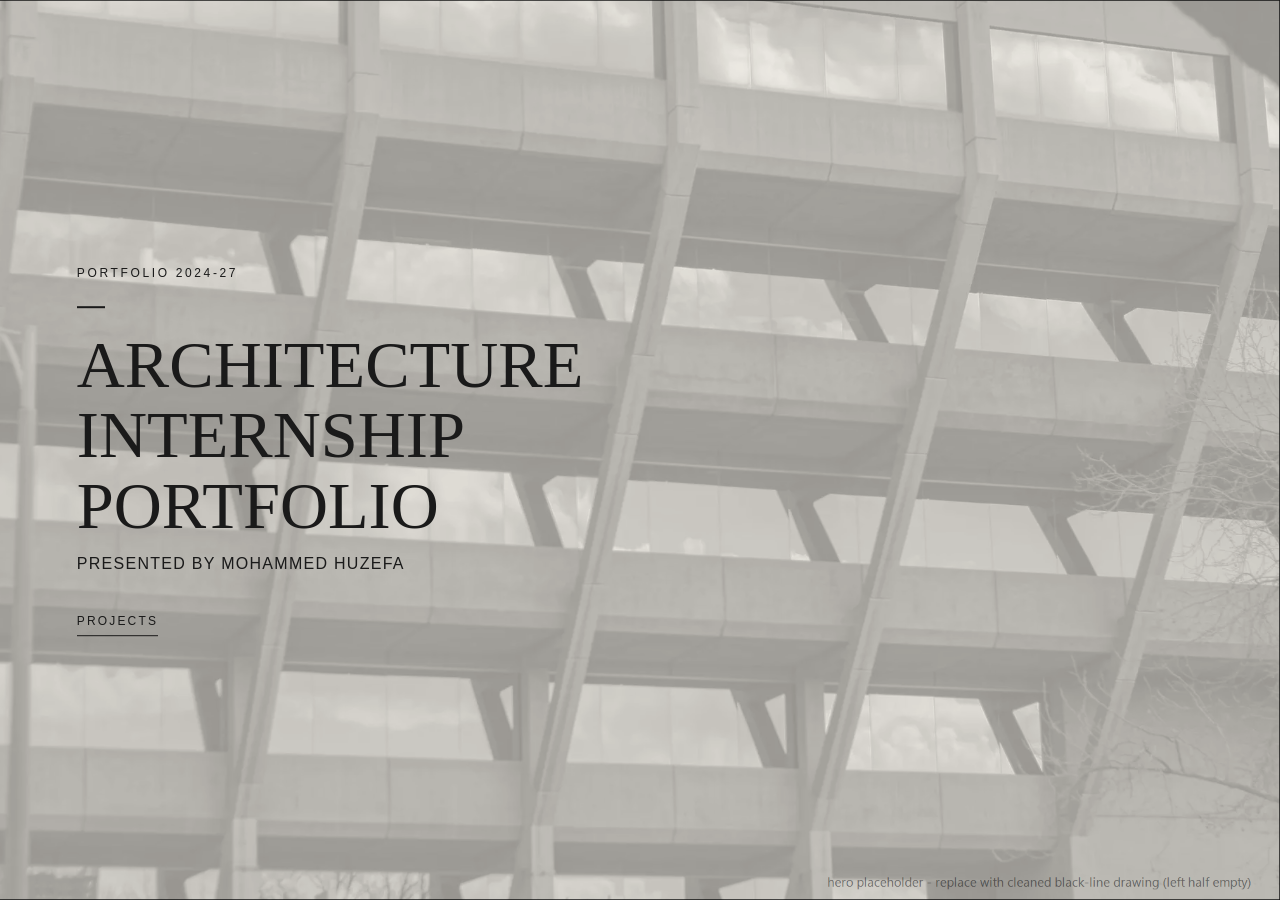
==== index.html @ 67c22e33 "backgrounds: cover kicker grey -> ink so every cover text is >= 4.5:1 at veil 0.6" ====
<!DOCTYPE html>
<!-- ============================================================
  COVER PAGE — marked DONE in PROJECT.md. Do not restyle later.
  WHAT YOU CAN EDIT SAFELY:
  - drop your real cover drawing as /images/cover/hero.png
  - the three text lines below (only if Mohammed asks)
  WHAT YOU MUST NOT DO: move the text away from the empty left
  half of the image, add animation, or change the design.
============================================================ -->
<html lang="en">
<head>
  <meta charset="UTF-8">
  <meta name="viewport" content="width=device-width, initial-scale=1">
  <title>Portfolio 2024-27 — Mohammed Huzefa</title>
  <meta name="description" content="Architecture portfolio of Mohammed Huzefa, 2024-27. Architecture internship portfolio.">
  <link rel="stylesheet" href="styles.css">
  <!-- Cover-only styles are kept here on purpose: they must not
       affect the project page template. -->
  <style>
    .cover {
      position: relative;
      min-height: 100vh;              /* full-bleed hero, no scrolling */
      min-height: 100svh;
      overflow: hidden;
    }
    /* The hero PNG: full-bleed, drawing sits visually in the right
       half. object-position keeps it anchored to the right edge on
       wide screens. Eager load — it is the whole page.
       mix-blend-mode: multiply lets the page's background image
       show through the drawing's off-white paper; the black lines
       multiply to black, so they stay black. The pseudo-element
       layers sit at negative z-index directly under this image in
       the root stacking context, so the blend target is them. */
    .cover img {
      position: absolute;
      inset: 0;
      width: 100%;
      height: 100%;
      object-fit: cover;
      object-position: center right;
      min-height: 100%;
      mix-blend-mode: multiply;
    }
    /* Text sits in the empty left half, mid-height. */
    .cover-text {
      position: absolute;
      top: 50%;
      left: 6vw;
      transform: translateY(-50%);
      max-width: 44%;
    }
    /* small caption above the title (uppercase, letter-spaced) */
    .cover-kicker {
      font-family: var(--font-body);
      font-size: 12px;
      letter-spacing: 0.22em;
      text-transform: uppercase;
      color: var(--ink);   /* was --grey: fails 4.5:1 over the background image; ink passes (2026-11-02) */
    }
    /* short 2px rule, echoes the approved cover */
    .cover-rule {
      width: 28px;
      height: 2px;
      background: var(--ink);
      margin: 22px 0;
      border: 0;
    }
    .cover h1 {
      font-family: var(--font-heading);
      font-weight: normal;
      font-size: clamp(34px, 5.2vw, 72px);
      line-height: 1.06;
      text-transform: uppercase;
      color: var(--ink);
    }
    .cover-sub {
      margin-top: 10px;
      font-family: var(--font-body);
      font-size: clamp(13px, 1.3vw, 16px);
      letter-spacing: 0.08em;
      text-transform: uppercase;
      color: var(--ink);
    }
    /* the one link onward: quiet underline, burgundy on hover */
    .cover-link {
      display: inline-block;
      margin-top: 34px;
      font-family: var(--font-body);
      font-size: 12px;
      letter-spacing: 0.18em;
      text-transform: uppercase;
      color: var(--ink);
      text-decoration: none;
      border-bottom: 1px solid var(--ink);
      padding-bottom: 3px;
      transition: color 0.2s ease, border-color 0.2s ease;
    }
    .cover-link:hover { color: var(--accent); border-bottom-color: var(--accent); }
    /* phone: single column, 16px side padding (PROJECT.md section 5) */
    @media (max-width: 719px) {
      .cover { min-height: 100svh; }
      .cover-text { top: auto; bottom: 12vh; left: 16px; right: 16px; max-width: none; transform: none; }
    }
  </style>
</head>
<body>
  <main class="cover">
    <!-- placeholder until the real PNG is dropped in (see ASSETS.md) -->
    <img src="images/cover/hero.png"
         alt="Black-line drawing of a cantilevered building volume with curved corner and glazing mullions on off-white">

    <div class="cover-text">
      <p class="cover-kicker">Portfolio 2024-27</p>
      <hr class="cover-rule">
      <h1>Architecture<br>Internship<br>Portfolio</h1>
      <p class="cover-sub">Presented by Mohammed Huzefa</p>
      <a class="cover-link" href="projects.html">Projects</a>
    </div>
  </main>
  <script src="backgrounds-config.js"></script><!-- background settings, must load first -->
  <script src="backgrounds.js" defer></script>
</body>
</html>
---- styles.css ----
/* ============================================================
   styles.css — one shared stylesheet for the whole site
   Design rules come from PROJECT.md section 5. Follow exactly.
   Colors/spacing are variables so you only edit them here.
   ============================================================ */

/* ---------- Design tokens (PROJECT.md section 5) ---------- */
:root {
  --bg:      #F5F3EF;   /* off-white background */
  --ink:     #1A1A1A;   /* near-black text and lines */
  --accent:  #7A1F2B;   /* burgundy — sparingly: labels, hover, thin rules */
  --grey:    #5E5E5E;   /* secondary grey — darkened from #8A8A8A on 2026-11-01
                           so every grey text passes AA (>=4.5:1) on cream */

  /* 1px hairline rules showing the grid */
  --rule: rgba(26, 26, 26, 0.18);
  --rule-soft: rgba(26, 26, 26, 0.09);

  /* Type: exactly two fonts (decided): Fraunces for headings, Inter for body.
     Both load from Google Fonts with display=swap in the three inner pages
     (the cover is DONE and untouched, it keeps these system fallbacks). */
  --font-heading: 'Fraunces', Georgia, 'Times New Roman', serif;
  --font-body: 'Inter', 'Segoe UI', Arial, sans-serif;

  /* Layout */
  --max-w: 1200px;           /* max content width */
  --side: 16px;              /* phone side padding (PROJECT.md) */
  --space-section: 96px;     /* section spacing on desktop */
}

@media (min-width: 720px) {
  :root { --side: 24px; }
}

* { margin: 0; padding: 0; box-sizing: border-box; }

/* smooth scrolling only for people who have not asked for reduced
   motion (audit fix: the view jump from e.g. footer"Credits" counts) */
@media (prefers-reduced-motion: no-preference) {
  html { scroll-behavior: smooth; }
}

body {
  font-family: var(--font-body);
  font-size: 16px;
  line-height: 1.65;
  color: var(--ink);
  background: var(--bg);
  -webkit-font-smoothing: antialiased;
}

img { max-width: 100%; display: block; }

/* ---------- Decorative page backgrounds (added 2026-11-01) ----------
   Fixed full-viewport pseudo-elements: never background-attachment:
   fixed (that janks and breaks on phones). backgrounds.js supplies
   the URLs and opacities from backgrounds.json; without JS these
   layers show nothing, so the pages stay exactly as designed.
   Cover: image full + flat off-white veil (text >= 4.5:1).
   Inner pages: 6-10% visibility, behind all content.             */
body::before {
  content: '';
  position: fixed;
  inset: 0;
  z-index: -2;                                  /* image, below the veil */
  background-image: var(--bg-image-phone, none);
  background-size: cover;
  background-position: center;
  opacity: var(--bg-opacity, 0.08);
  filter: grayscale(1);                         /* decorative = desaturated */
  pointer-events: none;
}
@media (min-width: 720px) {
  body::before { background-image: var(--bg-image, none); }
}
body::after {                                  /* flat veil: cover page only */
  content: '';
  position: fixed;
  inset: 0;
  z-index: -1;
  background: var(--bg);
  opacity: var(--bg-veil, 0);
  pointer-events: none;
}
/* backgrounds.json can allow one colored background (grayscale: false) */
body.bg-colorize::before { filter: none; }
/* data-saver visitors get the plain page */
@media (prefers-reduced-data: reduce) {
  body::before, body::after { display: none; }
}
@media print {
  body::before, body::after { display: none; }   /* never print decorations */
}

/* Content width ruler + the hairline "grid" feel */
.wrap {
  max-width: var(--max-w);
  margin: 0 auto;
  padding: 0 var(--side, 24px);
}
@media (max-width: 719px) {
  .wrap { padding: 0 var(--side); }   /* 16px side padding on phone */
}

/* ---------- Shared header / navigation ---------- */
/* Navigation is ONLY About / Projects / Contact (PROJECT.md section 4) */
.site-header {
  position: sticky;
  top: 0;
  background: var(--bg);
  border-bottom: 1px solid var(--rule);
  z-index: 10;
}
.site-header .wrap {
  display: flex;
  align-items: baseline;
  justify-content: space-between;
  padding-top: 14px;
  padding-bottom: 14px;
}
.brand {
  font-family: var(--font-heading);
  font-size: 15px;
  letter-spacing: 0.04em;
  text-decoration: none;
  color: var(--ink);
}
.brand span { color: var(--accent); }
.site-nav a {
  font-size: 12px;
  letter-spacing: 0.14em;
  text-transform: uppercase;
  text-decoration: none;
  color: var(--ink);
  margin-left: 20px;
  padding-bottom: 2px;
  border-bottom: 1px solid transparent;
}
.site-nav a:hover { border-bottom-color: var(--accent); color: var(--accent); }

/* ---------- Title block strip (Direction A "Drawing Sheet") ---------- */
/* Slim fixed strip at the bottom of every page EXCEPT the cover:
   page name | sheet code | scale + date. Hairline rule on top.
   The sheet code is filled by script.js from projects/index.json,
   so new projects get their code automatically.                 */
body.tb { padding-bottom: 72px; }   /* room so the strip never covers text */
.titleblock {
  position: fixed;
  left: 0; right: 0; bottom: 0;
  background: var(--bg);
  border-top: 1px solid var(--rule);
  z-index: 20;
}
.tb-row {
  display: flex;
  align-items: center;
  justify-content: space-between;
  gap: 16px;
  height: 44px;
  overflow: hidden;
}
.tb-name {
  font-family: var(--font-heading);
  font-size: 13px;
  letter-spacing: 0.04em;
  white-space: nowrap;
  overflow: hidden;
  text-overflow: ellipsis;      /* long titles shorten, never wrap */
}
.tb-code {
  font-size: 11px;
  letter-spacing: 0.18em;
  text-transform: uppercase;
  color: var(--accent);
  white-space: nowrap;
}
.tb-side {
  font-size: 11px;
  letter-spacing: 0.16em;
  text-transform: uppercase;
  color: var(--grey);
  white-space: nowrap;
}
@media (max-width: 719px) {
  body.tb { padding-bottom: 56px; }
  .tb-row { height: 40px; }            /* max 40px tall on the phone */
  .tb-side { display: none; }          /* phone: name + sheet code only */
  .tb-code { font-size: 10px; }
}

/* ---------- Small uppercase letter-spaced labels ---------- */
/* e.g. "PLAN", "SECTION", metadata keys */
.label {
  display: inline-block;
  font-size: 11px;
  letter-spacing: 0.18em;
  text-transform: uppercase;
  color: var(--accent);
}

/* ---------- Generic section rhythm ---------- */
.section { padding-top: var(--space-section); }
.section > .wrap > .label { margin-bottom: 6px; }
.section h2 {
  font-family: var(--font-heading);
  font-weight: normal;
  font-size: 30px;
  margin-bottom: 28px;
}
@media (max-width: 719px) {
  .section { padding-top: 64px; }
  .section h2 { font-size: 24px; }
}
/* thin rule that shows the grid */
.rule { border: 0; border-top: 1px solid var(--rule); margin: var(--space-section) auto 0; width: calc(min(var(--max-w), 100% - 48px)); }
@media (max-width: 719px) { .rule { width: calc(100% - 32px); } }

/* ---------- Text helpers ---------- */
p.measure { max-width: 62ch; }
.metadata { border-top: 1px solid var(--rule); }
.metadata div {
  display: flex;
  gap: 18px;
  padding: 10px 0;
  border-bottom: 1px solid var(--rule-soft);
}
.metadata dt {
  min-width: 110px;
  font-size: 11px;
  letter-spacing: 0.16em;
  text-transform: uppercase;
  color: var(--grey);
  padding-top: 3px;
}
.metadata dd { font-size: 15px; }

/* ---------- Figures: full-width or two-column only ---------- */
/* No rounded corners, no drop shadows (PROJECT.md section 5) */
figure { margin: 0; }

.fig-wide { width: 100%; }

.two-col {
  display: grid;
  grid-template-columns: 1fr 1fr;
  gap: 24px;
}
@media (max-width: 719px) {
  .two-col { grid-template-columns: 1fr; }  /* single column on phone */
}

/* Gentle fade-in on scroll (the only allowed motion) */
.fade { opacity: 0; transform: translateY(6px); }
.fade.is-in { opacity: 1; transform: none; transition: opacity 0.6s ease, transform 0.6s ease; }
@media (prefers-reduced-motion: reduce) { .fade { opacity: 1; transform: none; } }

/* ---------- Gallery grid with lightbox ---------- */
.gallery {
  display: grid;
  grid-template-columns: 1fr 1fr;
  gap: 24px;
}
@media (max-width: 719px) {
  .gallery { grid-template-columns: 1fr; }
}
.gallery figure { cursor: zoom-in; }
.gallery img { width: 100%; height: auto; }
@media (max-width: 719px) { .gallery img { height: auto; } }

/* Lightbox: click to open, click anywhere or Esc to close */
.lightbox {
  position: fixed;
  inset: 0;
  background: rgba(245, 243, 239, 0.96);
  display: none;               /* shown by JS */
  z-index: 100;
  opacity: 0;
  transition: opacity 180ms ease;
}
.lightbox.is-open { display: flex; align-items: center; justify-content: center; opacity: 1; }
.lightbox figure { max-width: 92vw; max-height: 88vh; text-align: center; }
.lightbox img {
  max-width: 92vw;
  max-height: 78vh;
  width: auto;
  margin: 0 auto;
}
.lightbox figcaption { color: var(--ink); font-size: 13px; padding-top: 12px; }
.lightbox-close {
  position: absolute;
  top: 18px; right: 24px;
  background: none;
  border: 0;
  font-size: 26px;
  line-height: 1;
  cursor: pointer;
  color: var(--ink);
}
.lightbox-close:hover { color: var(--accent); }

/* ---------- Placeholder block shown until real images exist ---------- */
/* Replaced automatically once the file exists (script.js) */
.ph {
  display: flex;
  align-items: center;
  justify-content: center;
  gap: 10px;
  min-height: 220px;     /* was also height:100% — that made the placeholder
                            fill the whole figure and push the caption row
                            over the row below (Direction A bug, fixed
                            2026-11-01). min-height alone is correct.   */
  border: 1px solid var(--rule);
  border-left: 2px solid var(--accent);
  color: var(--grey);
  font-size: 11px;
  letter-spacing: 0.16em;
  text-transform: uppercase;
  text-align: center;
  background: #EFEDE8;
}
.ph span { word-break: break-all; padding: 10px; }

/* ---------- Stand-in stock photos (TEMP, see images/PLACEHOLDERS.md) ----------
   script.js swaps these in while a real render file is missing.        */
figure.has-ph { position: relative; }           /* anchor for the corner tag */
.ph-tag {
  position: absolute;
  top: 12px;
  left: 12px;
  font-size: 10px;
  letter-spacing: 0.16em;
  text-transform: uppercase;
  color: var(--accent);                         /* burgundy, like every label */
  background: var(--bg);
  padding: 4px 8px;
  border: 1px solid var(--rule);
}

/* ---------- Projects index as a DRAWING REGISTER (Direction A) ----------
   Rows like a sheet list, not cards: code | title | type | year | thumb.
   Driven by projects/index.json; 'sheet' gives the drawing code.
   Hover highlights the row (burgundy). On the phone each row stacks:
   code + title on top, type/year under it, thumbnail at the right.   */
.index-title {
  font-family: var(--font-heading);
  font-weight: normal;
  font-size: 30px;
  margin-bottom: 36px;
}
@media (max-width: 719px) { .index-title { font-size: 24px; } }

.register { margin-top: 32px; border-top: 1px solid var(--rule); }
.reg-row {
  display: grid;
  grid-template-columns: 88px 1fr 220px 90px 112px;
  align-items: center;
  gap: 16px;
  padding: 14px 0;
  border-bottom: 1px solid var(--rule-soft);
  text-decoration: none;
  color: var(--ink);
}
/* hover = the burgundy drawing-pencil highlight */
.reg-row:hover { background: rgba(122, 31, 43, 0.045); }
.reg-row:hover .reg-title,
.reg-row:hover .reg-code { color: var(--accent); }

.reg-code {
  font-size: 11px;
  letter-spacing: 0.16em;
  text-transform: uppercase;
  color: var(--accent);            /* sheet codes: the sparing burgundy */
}
.reg-title {
  font-family: var(--font-heading);
  font-weight: normal;
  font-size: 17px;
}
.reg-type,
.reg-year {
  font-size: 11px;
  letter-spacing: 0.16em;
  text-transform: uppercase;
  color: var(--grey);
}
/* on desktop the wrapper disappears and type/year get their own columns */
.reg-meta { display: contents; }
.reg-thumb {
  width: 112px; height: 64px;
  object-fit: cover;
  border: 1px solid var(--rule);   /* framed like a small print */
}
/* pending thumbnails: the generic 220px IMAGE TODO block must behave
   like the slot it replaces (112x64) or every register row renders
   as a tall broken grey strip (a Finding from the audit) (audit fix)   */
.reg-row .ph {
  min-height: 0;
  height: 64px;
  overflow: hidden;
}
@media (max-width: 719px) {
  .reg-row {
    grid-template-columns: auto 1fr 88px;
    grid-template-rows: auto auto;
    grid-template-areas:
      "code title thumb"
      "code meta  thumb";
    gap: 4px 12px;
    padding: 12px 0;
  }
  .reg-code  { grid-area: code; align-self: start; padding-top: 3px; }
  .reg-title { grid-area: title; font-size: 16px; }
  .reg-meta  { display: flex; gap: 10px; grid-area: meta; }
  .reg-thumb { grid-area: thumb; width: 88px; height: 56px; }
  .reg-row .ph { height: 56px; }
}

/* ---------- Caption rows + construction lines (Direction A) ---------- */
/* Every image gets ONE hairline caption row: sheet no. | short title
   | scale note. Tiny vertical ticks sit at both ends of the rule —
   these dimension marks are the page's only decoration.            */
.cap-row {
  display: flex;
  flex-wrap: wrap;
  align-items: baseline;
  gap: 4px 12px;
  position: relative;
  margin-top: 10px;
  padding-top: 8px;
  border-top: 1px solid var(--rule);
  font-size: 12.5px;
  color: var(--grey);
}
/* the two dimension ticks at the ends of the hairline */
.cap-row::before,
.cap-row::after {
  content: '';
  position: absolute;
  top: -3px;
  width: 1px;
  height: 6px;
  background: rgba(26, 26, 26, 0.4);
}
.cap-row::before { left: 0; }
.cap-row::after  { right: 0; }
.cap-code {
  font-size: 11px;
  letter-spacing: 0.16em;
  text-transform: uppercase;
  color: var(--accent);
}
.cap-title { flex: 1 1 auto; }
.cap-note {
  margin-left: auto;
  font-size: 11px;
  letter-spacing: 0.14em;
  text-transform: uppercase;
}

/* thin construction line with end ticks, used above the project title */
.dim-line {
  position: relative;
  height: 1px;
  background: rgba(26, 26, 26, 0.25);
  margin-bottom: 22px;
}
.dim-line::before,
.dim-line::after {
  content: '';
  position: absolute;
  top: -3px;
  width: 1px;
  height: 7px;
  background: rgba(26, 26, 26, 0.45);
}
.dim-line::before { left: 0; }
.dim-line::after  { right: 0; }

/* ---------- Print: pages print as clean sheets (Direction A) ---------- */
@media print {
  .site-header, .site-footer, .titleblock, .lightbox, .reg-thumb { display: none !important; }
  body.tb { padding-bottom: 0 !important; }
  body { background: #fff; }
  .section { padding-top: 24px !important; }
  .rule { margin-top: 24px !important; }
  .fade { opacity: 1 !important; transform: none !important; }  /* print even un-scrolled items */
  figure, .metadata, .stage-row, .reg-row { break-inside: avoid; }
  a { color: inherit; text-decoration: none; }
  h2 { font-size: 20px !important; }
}

/* ---------- About page (about.html) ---------- */
/* Compact version of the section rhythm (the brief asked for
   a tight page, not the airy 96px project-page spacing).       */
.section-tight { padding-top: 48px; }
.stage-row {
  display: grid;
  grid-template-columns: 150px 1fr;
  gap: 16px;
  border-top: 1px solid var(--rule-soft);
  padding: 10px 0;
}
.stage-label { padding-top: 2px; }
.stage-items {
  list-style: none;
  font-size: 15px;
}
.stage-items li { padding: 1px 0; }
.stage-items li a { color: var(--ink); text-decoration: underline; text-decoration-color: var(--rule); text-underline-offset: 3px; }
.stage-items li a:hover { color: var(--accent); text-decoration-color: var(--accent); }
@media (max-width: 719px) {
  .stage-row { grid-template-columns: 1fr; gap: 4px; }  /* stacks on the phone */
}
.about .cover-link { margin-top: 28px; }                 /* PDF link spacing */

/* ---------- Shared cover-link styles (audit fix) ----------
   The cover defines .cover-link in its own inline <style> (and keeps
   doing so), but project END links and the about PDF link reuse the
   class — without these shared rules they render as browser-blue
   links and break the ink/burgundy language. Same values, minus the
   cover-only margin-top.                                        */
.cover-link {
  display: inline-block;
  font-family: var(--font-body);
  font-size: 12px;
  letter-spacing: 0.18em;
  text-transform: uppercase;
  color: var(--ink);
  text-decoration: none;
  border-bottom: 1px solid var(--ink);
  padding-bottom: 3px;
  transition: color 0.2s ease, border-color 0.2s ease;
}
.cover-link:hover { color: var(--accent); border-bottom-color: var(--accent); }

/* ---------- Footer ---------- */
.site-footer {
  margin-top: var(--space-section);
  border-top: 1px solid var(--rule);
  padding: 28px 0 40px;
}
.site-footer .wrap {
  display: flex;
  justify-content: space-between;
  gap: 12px;
  flex-wrap: wrap;
  font-size: 12px;
  color: var(--grey);
}
.site-footer a { color: var(--ink); text-decoration: none; }
.site-footer a:hover { color: var(--accent); }
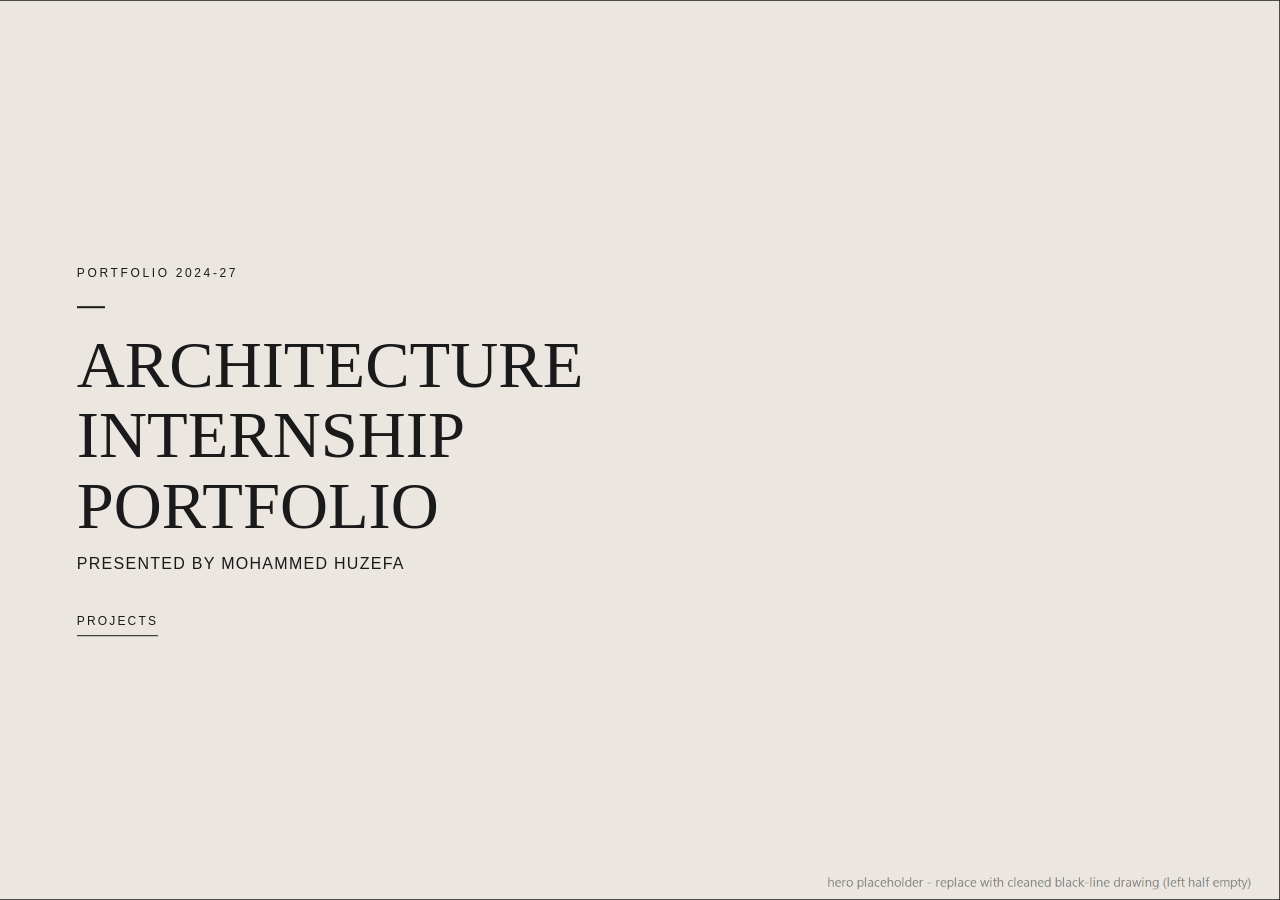
==== commit 0ceea098: "Hide missing optional cover drawing image" ====
--- a/index.html
+++ b/index.html
@@ -107,7 +107,8 @@
   <main class="cover">
     <!-- placeholder until the real PNG is dropped in (see ASSETS.md) -->
     <img src="images/cover/hero.png"
-         alt="Black-line drawing of a cantilevered building volume with curved corner and glazing mullions on off-white">
+         alt="Black-line drawing of a cantilevered building volume with curved corner and glazing mullions on off-white"
+         onerror="this.style.display='none'">
 
     <div class="cover-text">
       <p class="cover-kicker">Portfolio 2024-27</p>
--- a/styles.css
+++ b/styles.css
@@ -549,3 +549,153 @@
 }
 .site-footer a { color: var(--ink); text-decoration: none; }
 .site-footer a:hover { color: var(--accent); }
+
+/* ============================================================
+   UI REFINEMENT — 02 NOV 2026
+   Keeps the Drawing Sheet language; improves hierarchy, rhythm,
+   responsive behaviour and keyboard clarity. Cover is untouched.
+============================================================ */
+:root {
+  --max-w: 1240px;
+  --space-section: clamp(68px, 8vw, 112px);
+  --rule: rgba(26, 26, 26, .22);
+}
+
+:focus-visible {
+  outline: 2px solid var(--accent);
+  outline-offset: 4px;
+}
+
+.site-header {
+  background: rgba(245, 243, 239, .94);
+  -webkit-backdrop-filter: blur(12px);
+  backdrop-filter: blur(12px);
+}
+.site-header .wrap {
+  min-height: 62px;
+  align-items: center;
+}
+.brand {
+  font-size: 16px;
+  letter-spacing: .075em;
+}
+.site-nav { display: flex; align-items: center; gap: clamp(14px, 2.2vw, 30px); }
+.site-nav a {
+  margin-left: 0;
+  padding: 7px 0 5px;
+  font-size: 10px;
+  letter-spacing: .19em;
+  transition: color .18s ease, border-color .18s ease;
+}
+.site-nav a[aria-current="page"] {
+  color: var(--accent);
+  border-bottom-color: var(--accent);
+}
+.site-nav a[aria-disabled="true"] { opacity: .48; cursor: default; }
+
+/* Page introductions: a stronger title hierarchy without adding cards. */
+.page-intro {
+  display: grid;
+  grid-template-columns: minmax(0, 1.25fr) minmax(220px, .75fr);
+  align-items: end;
+  gap: 32px;
+  padding: clamp(54px, 8vw, 100px) 0 28px;
+  border-bottom: 1px solid var(--rule);
+}
+.page-intro .label { margin-bottom: 12px; }
+.page-title {
+  font-family: var(--font-heading);
+  font-weight: 400;
+  font-size: clamp(42px, 7vw, 84px);
+  line-height: .98;
+  letter-spacing: -.035em;
+}
+.page-intro-note {
+  max-width: 34ch;
+  justify-self: end;
+  color: var(--grey);
+  font-size: 13px;
+  line-height: 1.75;
+}
+
+/* Drawing register: a measured index, not a stack of UI cards. */
+#projects-root, #index-root { min-height: 54vh; }
+#index-root > .wrap { padding-top: clamp(42px, 6vw, 76px); }
+#index-root .label { margin-bottom: 10px; }
+.index-title { font-size: clamp(34px, 4.5vw, 52px); letter-spacing: -.025em; margin-bottom: 28px; }
+.register { margin-top: 0; border-top: 1px solid var(--ink); }
+.reg-row {
+  min-height: 94px;
+  grid-template-columns: 76px minmax(180px, 1fr) minmax(170px, 230px) 72px 128px;
+  gap: clamp(10px, 1.8vw, 22px);
+  padding: 14px 12px;
+  margin: 0 -12px;
+  transition: background .2s ease, padding .2s ease;
+}
+.reg-row:hover { padding-left: 18px; }
+.reg-code { font-size: 10px; }
+.reg-title { font-size: clamp(17px, 1.8vw, 21px); line-height: 1.25; }
+.reg-type, .reg-year { font-size: 10px; }
+.reg-thumb { width: 128px; height: 70px; filter: saturate(.78); transition: filter .2s ease; }
+.reg-row:hover .reg-thumb { filter: saturate(1); }
+.reg-row .ph { height: 70px; }
+
+/* About page: clear intro, quiet column structure and readable rhythm. */
+.about-layout { padding-top: clamp(42px, 6vw, 72px); }
+.about-intro { max-width: 68ch; font-size: clamp(16px, 1.5vw, 19px); line-height: 1.85; }
+.about-intro + .about-intro { margin-top: 10px; }
+.about .section-tight { padding-top: clamp(38px, 5vw, 62px); }
+.about .section-tight > .label { display: block; margin-bottom: 12px; }
+.about .section-tight > .measure { line-height: 1.85; }
+.stage-row { grid-template-columns: minmax(120px, 190px) minmax(0, 1fr); gap: 24px; padding: 14px 0; }
+.stage-items { line-height: 1.8; }
+
+/* Project detail: stronger title and a wide, editorial hero image. */
+.project-hero { padding-top: clamp(40px, 6vw, 72px) !important; }
+.project-hero .proj-title { max-width: 16ch; font-size: clamp(38px, 6vw, 70px) !important; line-height: 1.02; letter-spacing: -.03em; }
+.project-hero .label { margin: 12px 0 24px; }
+.project-hero .fig-wide { margin-top: 34px; }
+.project-hero .fig-wide img { width: 100%; max-height: 680px; object-fit: cover; object-position: center; }
+.metadata { max-width: 760px; }
+.metadata div { padding: 13px 0; }
+.metadata dt { min-width: 130px; }
+.measure { line-height: 1.9; }
+.two-col, .gallery { column-gap: clamp(16px, 2.5vw, 32px); row-gap: 34px; }
+.gallery img, .two-col img { width: 100%; aspect-ratio: 4 / 3; object-fit: cover; }
+
+/* Figure captions and temporary image warnings remain sheet-like. */
+.cap-row { padding-top: 10px; gap: 6px 14px; }
+.ph-tag { top: 10px; left: 10px; font-size: 9px; letter-spacing: .13em; }
+
+.site-footer { margin-top: clamp(72px, 9vw, 120px); padding: 24px 0 42px; }
+.site-footer .wrap { font-size: 10px; letter-spacing: .08em; line-height: 1.8; }
+.site-footer a { margin-left: 14px; text-underline-offset: 4px; }
+.tb-row { height: 48px; }
+
+@media (max-width: 719px) {
+  .site-header .wrap { min-height: 58px; align-items: center; }
+  .brand { font-size: 14px; }
+  .site-nav { gap: 13px; }
+  .site-nav a { font-size: 9px; letter-spacing: .11em; }
+  .page-intro { grid-template-columns: 1fr; gap: 18px; padding-top: 46px; }
+  .page-intro-note { justify-self: start; }
+  .reg-row {
+    grid-template-columns: auto minmax(0, 1fr) 84px;
+    padding: 13px 4px;
+    margin: 0 -4px;
+  }
+  .reg-row:hover { padding-left: 8px; }
+  .reg-thumb { width: 84px; height: 58px; }
+  .reg-row .ph { height: 58px; }
+  .reg-type, .reg-year { font-size: 9px; letter-spacing: .1em; }
+  .stage-row { grid-template-columns: 1fr; gap: 5px; }
+  .project-hero .fig-wide { margin-top: 24px; }
+  .project-hero .fig-wide img { min-height: 240px; }
+  .metadata dt { min-width: 96px; }
+  .site-footer .wrap { display: grid; grid-template-columns: 1fr; }
+  .site-footer a:first-child { margin-left: 0; }
+}
+
+@media (prefers-reduced-motion: reduce) {
+  *, *::before, *::after { scroll-behavior: auto !important; transition-duration: .01ms !important; }
+}
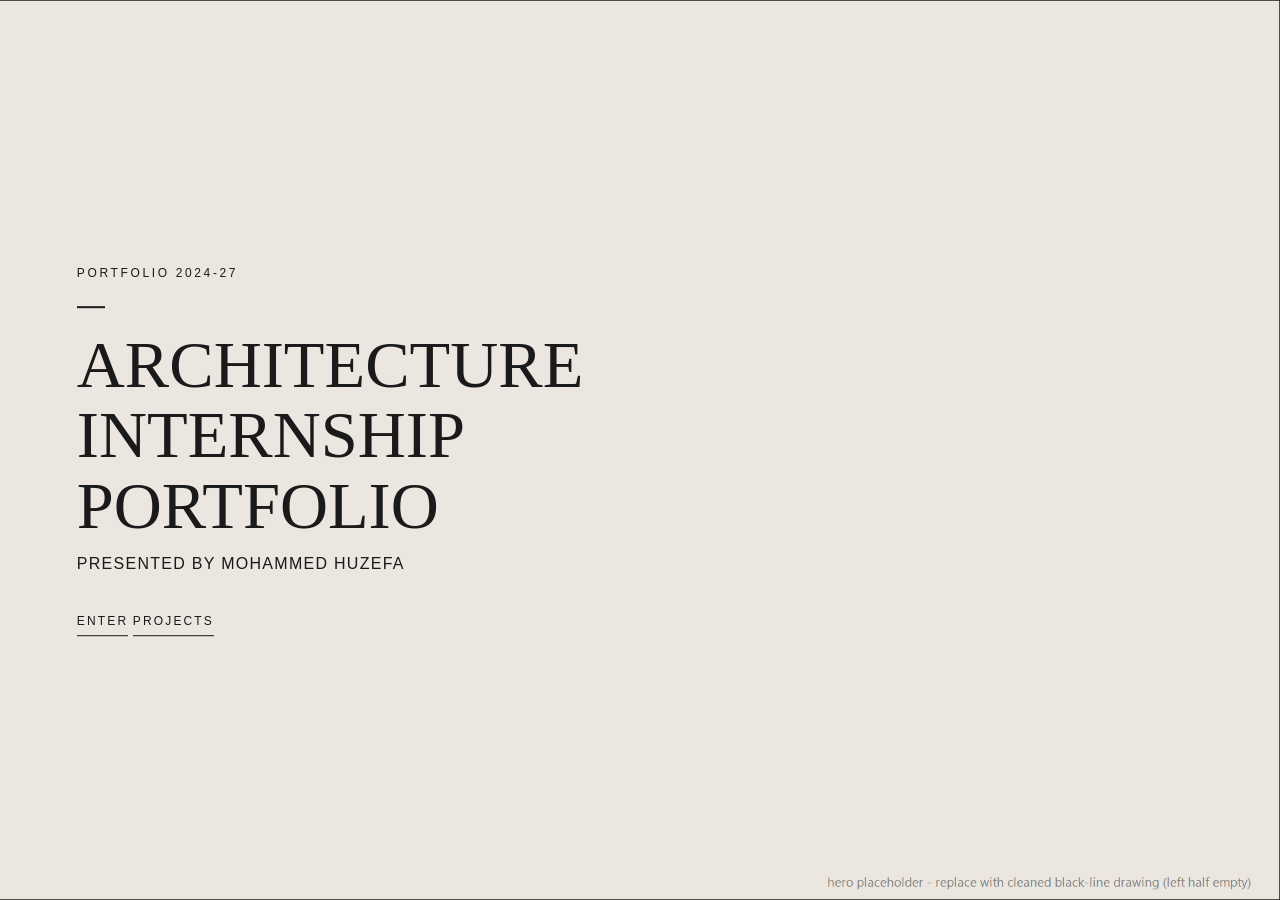
==== commit 605f017b: "door-done: cover Enter link, cache bump, scene placeholder guard, docs" ====
--- a/index.html
+++ b/index.html
@@ -9,11 +9,12 @@
 ============================================================ -->
 <html lang="en">
 <head>
+  <meta name="robots" content="noindex, nofollow"><!-- Remove before sharing publicly. -->
   <meta charset="UTF-8">
   <meta name="viewport" content="width=device-width, initial-scale=1">
   <title>Portfolio 2024-27 — Mohammed Huzefa</title>
   <meta name="description" content="Architecture portfolio of Mohammed Huzefa, 2024-27. Architecture internship portfolio.">
-  <link rel="stylesheet" href="styles.css">
+  <link rel="stylesheet" href="styles.css?v=20261104b">
   <!-- Cover-only styles are kept here on purpose: they must not
        affect the project page template. -->
   <style>
@@ -107,18 +108,18 @@
   <main class="cover">
     <!-- placeholder until the real PNG is dropped in (see ASSETS.md) -->
     <img src="images/cover/hero.png"
-         alt="Black-line drawing of a cantilevered building volume with curved corner and glazing mullions on off-white"
-         onerror="this.style.display='none'">
+         alt="Black-line drawing of a cantilevered building volume with curved corner and glazing mullions on off-white">
 
     <div class="cover-text">
       <p class="cover-kicker">Portfolio 2024-27</p>
       <hr class="cover-rule">
       <h1>Architecture<br>Internship<br>Portfolio</h1>
       <p class="cover-sub">Presented by Mohammed Huzefa</p>
+      <a class="cover-link" href="door.html">Enter</a>
       <a class="cover-link" href="projects.html">Projects</a>
     </div>
   </main>
-  <script src="backgrounds-config.js"></script><!-- background settings, must load first -->
-  <script src="backgrounds.js" defer></script>
+  <script src="backgrounds-config.js?v=20261104b"></script><!-- background settings, must load first -->
+  <script src="backgrounds.js?v=20261104b" defer></script>
 </body>
 </html>
--- a/styles.css
+++ b/styles.css
@@ -298,6 +298,59 @@
 }
 .lightbox-close:hover { color: var(--accent); }
 
+/* ---- Step 6 additions (door task): zoom/pan surface, visible
+        prev/next + fullscreen buttons; scaled image is clipped ---- */
+.lightbox { overflow: hidden; }
+.lightbox img {
+  touch-action: none;                    /* pointer events own the gestures */
+  transition: transform 0.25s ease;
+  cursor: zoom-in;
+}
+.lightbox img.lb-zoomed { cursor: grab; }
+.lightbox button { font-family: var(--font-body); }
+.lightbox-close, .lightbox-fs {
+  position: absolute;
+  top: 18px;
+  z-index: 5;
+  background: var(--bg);
+  border: 1px solid var(--rule);
+  color: var(--ink);
+  cursor: pointer;
+}
+.lightbox-close { right: 24px; font-size: 22px; width: 44px; height: 44px; }
+.lightbox-fs {
+  right: 80px;
+  font-size: 10px;
+  letter-spacing: 0.18em;
+  width: 56px;
+  height: 44px;
+}
+.lightbox-nav {
+  position: absolute;
+  top: 50%;
+  transform: translateY(-50%);
+  z-index: 5;
+  width: 44px;
+  height: 44px;
+  font-size: 18px;
+  background: var(--bg);
+  border: 1px solid var(--rule);
+  color: var(--ink);
+  cursor: pointer;
+}
+.lightbox-prev { left: 18px; }
+.lightbox-next { right: 18px; }
+.lightbox-close:hover, .lightbox-fs:hover, .lightbox-nav:hover {
+  color: var(--accent);
+  border-color: var(--accent);
+}
+.lightbox-nav[disabled] { opacity: 0.35; cursor: default; border-color: var(--rule); color: var(--ink); }
+@media (max-width: 719px) {
+  .lightbox-nav { top: auto; bottom: 92px; transform: none; }  /* thumbs of hands sit low */
+  .lightbox-close { right: 16px; }
+  .lightbox-fs { right: 72px; }
+}
+
 /* ---------- Placeholder block shown until real images exist ---------- */
 /* Replaced automatically once the file exists (script.js) */
 .ph {
@@ -567,9 +620,7 @@
 }
 
 .site-header {
-  background: rgba(245, 243, 239, .94);
-  -webkit-backdrop-filter: blur(12px);
-  backdrop-filter: blur(12px);
+  background: #F5F3EF;
 }
 .site-header .wrap {
   min-height: 62px;
@@ -638,7 +689,7 @@
 .reg-type, .reg-year { font-size: 10px; }
 .reg-thumb { width: 128px; height: 70px; filter: saturate(.78); transition: filter .2s ease; }
 .reg-row:hover .reg-thumb { filter: saturate(1); }
-.reg-row .ph { height: 70px; }
+.reg-row .ph { height: auto; min-height: 70px; }
 
 /* About page: clear intro, quiet column structure and readable rhythm. */
 .about-layout { padding-top: clamp(42px, 6vw, 72px); }
@@ -661,11 +712,10 @@
 .metadata dt { min-width: 130px; }
 .measure { line-height: 1.9; }
 .two-col, .gallery { column-gap: clamp(16px, 2.5vw, 32px); row-gap: 34px; }
-.gallery img, .two-col img { width: 100%; aspect-ratio: 4 / 3; object-fit: cover; }
 
 /* Figure captions and temporary image warnings remain sheet-like. */
 .cap-row { padding-top: 10px; gap: 6px 14px; }
-.ph-tag { top: 10px; left: 10px; font-size: 9px; letter-spacing: .13em; }
+.ph-tag { top: 10px; left: 10px; }
 
 .site-footer { margin-top: clamp(72px, 9vw, 120px); padding: 24px 0 42px; }
 .site-footer .wrap { font-size: 10px; letter-spacing: .08em; line-height: 1.8; }
@@ -686,7 +736,7 @@
   }
   .reg-row:hover { padding-left: 8px; }
   .reg-thumb { width: 84px; height: 58px; }
-  .reg-row .ph { height: 58px; }
+  .reg-row .ph { height: auto; min-height: 58px; }
   .reg-type, .reg-year { font-size: 9px; letter-spacing: .1em; }
   .stage-row { grid-template-columns: 1fr; gap: 5px; }
   .project-hero .fig-wide { margin-top: 24px; }
@@ -699,3 +749,110 @@
 @media (prefers-reduced-motion: reduce) {
   *, *::before, *::after { scroll-behavior: auto !important; transition-duration: .01ms !important; }
 }
+
+/* ============================================================
+   SCROLLING PROJECTS INDEX — door task, 05 NOV 2026
+   One tall section per project, adapted from a reference studio
+   layout: big sheet number, title, year/type, big thumbnail —
+   and the WHOLE section is the link. Sheet codes from
+   projects/index.json stay on every slot. A small fixed
+   "1 / N" counter follows the scroll (IntersectionObserver,
+   no animation). Proximity scroll-snap settles gently near a
+   slot edge; reduced-motion visitors get NO snap and NO fades.
+##============ */
+/* Snap is switch-proofed: html gets .snap-on only after the visitor's
+   first REAL scroll (script.js), so the browser never snap-jumps the
+   page on load and reduced-motion visitors never snap at all.      */
+html.snap-on { scroll-snap-type: y proximity; }
+
+.proj-slot {
+  display: block;
+  min-height: 78vh;
+  padding: clamp(48px, 9vh, 120px) 0 56px;
+  border-bottom: 1px solid var(--rule);
+  text-decoration: none;
+  color: var(--ink);
+  scroll-snap-align: start;
+}
+.proj-slot .wrap { padding-top: 0; }
+
+/* head row: big number left, sheet code right */
+.slot-head {
+  display: flex;
+  align-items: baseline;
+  justify-content: space-between;
+  gap: 16px;
+  margin-bottom: 8px;
+}
+.proj-num {
+  font-family: var(--font-heading);
+  font-weight: 400;
+  font-size: clamp(56px, 9vw, 120px);
+  line-height: 0.9;
+  letter-spacing: -0.02em;
+  transition: color 0.2s ease;
+}
+.proj-slot:hover .proj-num { color: var(--accent); }   /* the one hover accent */
+.slot-head .reg-code { white-space: nowrap; }
+
+.proj-title {
+  font-family: var(--font-heading);
+  font-weight: 400;
+  font-size: clamp(30px, 4.6vw, 58px);
+  line-height: 1.04;
+  letter-spacing: -0.02em;
+  margin-bottom: 10px;
+}
+/* type / year line under the title (may still be TODO land — shown as-is
+   exactly like the old register did) */
+.proj-meta {
+  font-size: 11px;
+  letter-spacing: 0.16em;
+  text-transform: uppercase;
+  color: var(--grey);
+  margin-bottom: 28px;
+}
+
+/* big thumbnail with a hairline frame; fades in on first view (.fade) */
+.proj-thumb {
+  width: 100%;
+  max-height: 72vh;
+  object-fit: cover;
+  object-position: center;
+  border: 1px solid var(--rule);
+  background: #EFEDE8;
+}
+.proj-slot .ph { min-height: 40vh; }
+
+/* fixed counter, sits just above the title-block strip */
+.proj-counter {
+  position: fixed;
+  left: var(--side);
+  bottom: 62px;
+  z-index: 21;
+  font-size: 11px;
+  letter-spacing: 0.18em;
+  font-variant-numeric: tabular-nums;
+  color: var(--ink);
+  background: var(--bg);
+  padding: 5px 9px;
+  border: 1px solid var(--rule);
+}
+
+@media (max-width: 719px) {
+  .proj-slot { min-height: 66vh; padding: 44px 0 40px; }
+  .proj-num { font-size: clamp(48px, 14vw, 72px); }
+  .proj-title { font-size: clamp(26px, 7vw, 34px); }
+  .proj-slot .ph { min-height: 30vh; }
+  .proj-counter { bottom: 52px; }        /* above the 40px phone strip */
+}
+
+@media (prefers-reduced-motion: reduce) {
+  html.snap-on { scroll-snap-type: none; }  /* no snapping */
+  .proj-slot { scroll-snap-align: auto; }
+}
+
+@media print {
+  .proj-counter { display: none !important; }
+  .proj-slot { min-height: 0; break-inside: avoid; }
+}
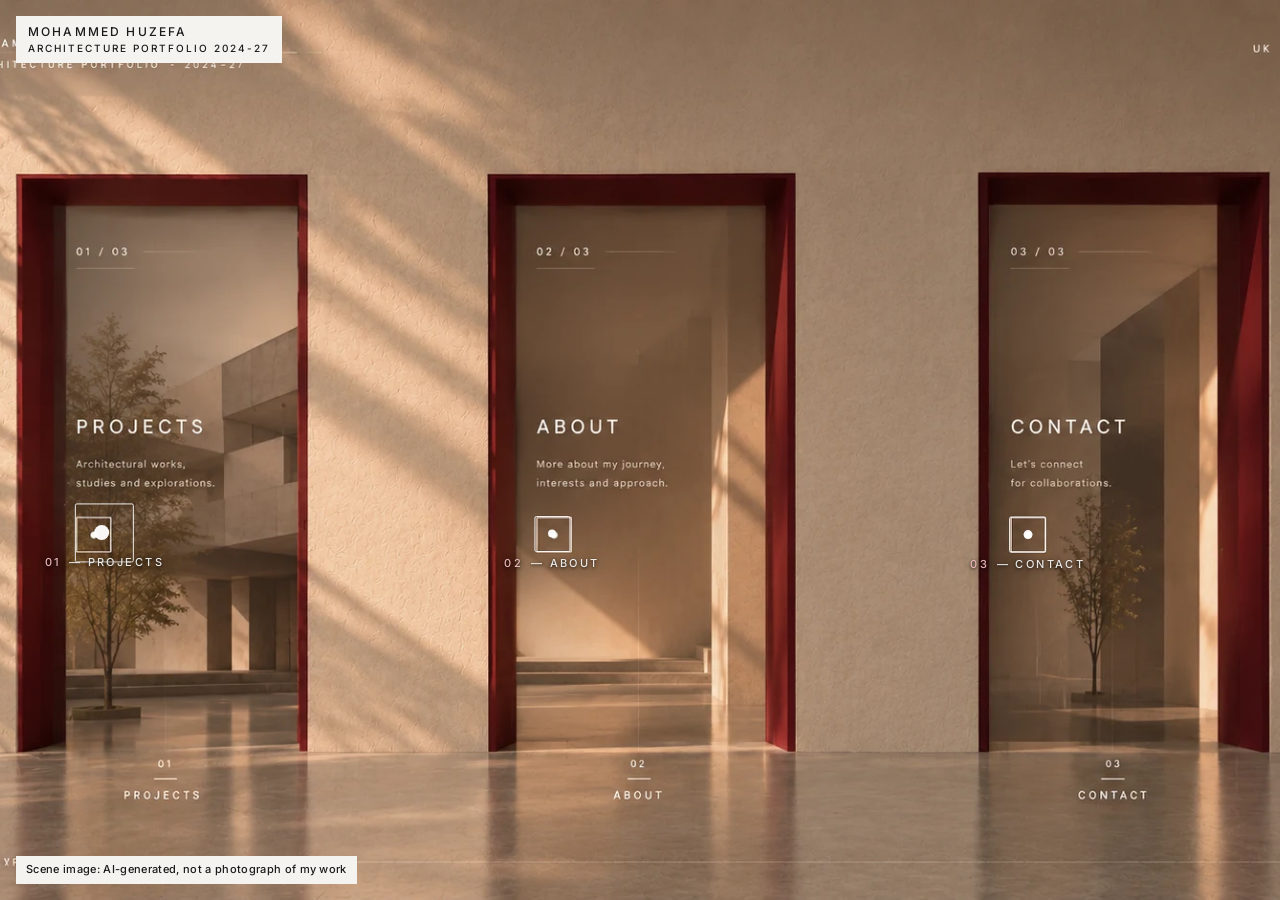
==== commit 5fae071f: "clean entrance image, title and AI credit" ====
--- a/index.html
+++ b/index.html
@@ -1,125 +1,125 @@
 <!DOCTYPE html>
 <!-- ============================================================
-  COVER PAGE — marked DONE in PROJECT.md. Do not restyle later.
-  WHAT YOU CAN EDIT SAFELY:
-  - drop your real cover drawing as /images/cover/hero.png
-  - the three text lines below (only if Mohammed asks)
-  WHAT YOU MUST NOT DO: move the text away from the empty left
-  half of the image, add animation, or change the design.
+  ARCHITECTURAL ENTRANCE HOMEPAGE — Approach A (Warm Light Reveal)
+  MOHAMMED HUZEFA — ARCHITECTURE PORTFOLIO (2024-27)
+  Spatial navigation through three architectural openings:
+  01 — PROJECTS  ·  02 — ABOUT  ·  03 — CONTACT
+  Rollback backup preserved at: index-v1.html
 ============================================================ -->
 <html lang="en">
 <head>
-  <meta name="robots" content="noindex, nofollow"><!-- Remove before sharing publicly. -->
   <meta charset="UTF-8">
   <meta name="viewport" content="width=device-width, initial-scale=1">
-  <title>Portfolio 2024-27 — Mohammed Huzefa</title>
-  <meta name="description" content="Architecture portfolio of Mohammed Huzefa, 2024-27. Architecture internship portfolio.">
-  <link rel="stylesheet" href="styles.css?v=20261104b">
-  <!-- Cover-only styles are kept here on purpose: they must not
-       affect the project page template. -->
-  <style>
-    .cover {
-      position: relative;
-      min-height: 100vh;              /* full-bleed hero, no scrolling */
-      min-height: 100svh;
-      overflow: hidden;
-    }
-    /* The hero PNG: full-bleed, drawing sits visually in the right
-       half. object-position keeps it anchored to the right edge on
-       wide screens. Eager load — it is the whole page.
-       mix-blend-mode: multiply lets the page's background image
-       show through the drawing's off-white paper; the black lines
-       multiply to black, so they stay black. The pseudo-element
-       layers sit at negative z-index directly under this image in
-       the root stacking context, so the blend target is them. */
-    .cover img {
-      position: absolute;
-      inset: 0;
-      width: 100%;
-      height: 100%;
-      object-fit: cover;
-      object-position: center right;
-      min-height: 100%;
-      mix-blend-mode: multiply;
-    }
-    /* Text sits in the empty left half, mid-height. */
-    .cover-text {
-      position: absolute;
-      top: 50%;
-      left: 6vw;
-      transform: translateY(-50%);
-      max-width: 44%;
-    }
-    /* small caption above the title (uppercase, letter-spaced) */
-    .cover-kicker {
-      font-family: var(--font-body);
-      font-size: 12px;
-      letter-spacing: 0.22em;
-      text-transform: uppercase;
-      color: var(--ink);   /* was --grey: fails 4.5:1 over the background image; ink passes (2026-11-02) */
-    }
-    /* short 2px rule, echoes the approved cover */
-    .cover-rule {
-      width: 28px;
-      height: 2px;
-      background: var(--ink);
-      margin: 22px 0;
-      border: 0;
-    }
-    .cover h1 {
-      font-family: var(--font-heading);
-      font-weight: normal;
-      font-size: clamp(34px, 5.2vw, 72px);
-      line-height: 1.06;
-      text-transform: uppercase;
-      color: var(--ink);
-    }
-    .cover-sub {
-      margin-top: 10px;
-      font-family: var(--font-body);
-      font-size: clamp(13px, 1.3vw, 16px);
-      letter-spacing: 0.08em;
-      text-transform: uppercase;
-      color: var(--ink);
-    }
-    /* the one link onward: quiet underline, burgundy on hover */
-    .cover-link {
-      display: inline-block;
-      margin-top: 34px;
-      font-family: var(--font-body);
-      font-size: 12px;
-      letter-spacing: 0.18em;
-      text-transform: uppercase;
-      color: var(--ink);
-      text-decoration: none;
-      border-bottom: 1px solid var(--ink);
-      padding-bottom: 3px;
-      transition: color 0.2s ease, border-color 0.2s ease;
-    }
-    .cover-link:hover { color: var(--accent); border-bottom-color: var(--accent); }
-    /* phone: single column, 16px side padding (PROJECT.md section 5) */
-    @media (max-width: 719px) {
-      .cover { min-height: 100svh; }
-      .cover-text { top: auto; bottom: 12vh; left: 16px; right: 16px; max-width: none; transform: none; }
-    }
-  </style>
+  <meta name="robots" content="noindex, nofollow"><!-- Remove before sharing publicly. -->
+  <title>Architecture Portfolio (2024–27) — Mohammed Huzefa</title>
+  <meta name="description" content="Architecture portfolio of Mohammed Huzefa, 2024–27. Academic architectural projects, CAD drawings, plans, sections, elevations, models and renders.">
+
+  <!-- Open Graph -->
+  <meta property="og:title" content="Architecture Portfolio — Mohammed Huzefa">
+  <meta property="og:description" content="Spatial architectural portfolio of Mohammed Huzefa (2024–27). Academic projects, drawings and renders.">
+  <meta property="og:type" content="website">
+
+  <!-- Typography: Fraunces (headings) & Inter (body, labels, title block) -->
+  <link rel="preconnect" href="https://fonts.googleapis.com">
+  <link rel="preconnect" href="https://fonts.gstatic.com" crossorigin>
+  <link href="https://fonts.googleapis.com/css2?family=Fraunces:opsz,wght@9..144,400;9..144,500&family=Inter:wght@400;500&display=swap" rel="stylesheet">
+
+  <!-- Entrance Scene Stylesheet -->
+  <link rel="stylesheet" href="entrance.css?v=20261105d">
 </head>
 <body>
-  <main class="cover">
-    <!-- placeholder until the real PNG is dropped in (see ASSETS.md) -->
-    <img src="images/cover/hero.png"
-         alt="Black-line drawing of a cantilevered building volume with curved corner and glazing mullions on off-white">
 
-    <div class="cover-text">
-      <p class="cover-kicker">Portfolio 2024-27</p>
-      <hr class="cover-rule">
-      <h1>Architecture<br>Internship<br>Portfolio</h1>
-      <p class="cover-sub">Presented by Mohammed Huzefa</p>
-      <a class="cover-link" href="door.html">Enter</a>
-      <a class="cover-link" href="projects.html">Projects</a>
+  <!-- Screen-reader / keyboard skip link -->
+  <a class="es-skip" href="projects.html">Skip to projects</a>
+
+  <!-- Root scene container -->
+  <div class="es-scene" id="es-scene">
+
+    <!-- Visually hidden semantic H1 for desktop (the lime-plaster wall inscription serves as the visual title) -->
+    <h1 class="es-sr">Architecture Portfolio — Mohammed Huzefa (2024–27)</h1>
+
+    <!-- Desktop title: ivory paper box, top-left (hidden when the mobile header shows) -->
+    <div class="es-title-box">
+      <span class="es-title-who">Mohammed Huzefa</span>
+      <span class="es-title-sub">Architecture Portfolio 2024-27</span>
     </div>
-  </main>
-  <script src="backgrounds-config.js?v=20261104b"></script><!-- background settings, must load first -->
-  <script src="backgrounds.js?v=20261104b" defer></script>
+
+    <!-- Restrained title band displayed above the contain-fit image on mobile only -->
+    <header class="es-mobile-header" id="es-mobile-header">
+      <p class="es-mobile-title">ARCHITECTURE PORTFOLIO</p>
+      <p class="es-mobile-sub">Presented by Mohammed Huzefa · 2024–27</p>
+    </header>
+
+    <!-- Stage & Perspective Camera -->
+    <main class="es-stage" id="es-stage" role="main" aria-label="Architectural entrance interface">
+      <div class="es-stage-box" id="es-stagebox">
+        <div class="es-camera" id="es-camera">
+
+          <!-- Architectural Scene Photographic Visual: WebP primary with PNG fallback -->
+          <picture class="es-picture">
+            <source srcset="assets/images/entrance-scene.webp" type="image/webp">
+            <img class="es-img" src="assets/images/entrance-scene.webp"
+                 alt="Warm lime-plaster architectural entrance hall with three deep burgundy-framed openings"
+                 fetchpriority="high" loading="eager" decoding="auto">
+          </picture>
+
+          <!-- Architectural Opening 01: PROJECTS -->
+          <a class="es-region" id="es-rg-projects" data-dest="projects" href="projects.html"
+             aria-label="01 — Projects: Explore academic architectural works, design studio and drawing archive">
+            <span class="es-mark" aria-hidden="true"></span>
+            <span class="es-label" aria-hidden="true"><span class="es-num">01</span> — Projects</span>
+            <span class="es-portal-glow" aria-hidden="true"></span>
+            <span class="es-sr">01 — Projects: Architectural works, design studio and drawing archive</span>
+          </a>
+
+          <!-- Architectural Opening 02: ABOUT -->
+          <a class="es-region" id="es-rg-about" data-dest="about" href="about.html"
+             aria-label="02 — About: Background, architectural thinking, skills and study journey">
+            <span class="es-mark" aria-hidden="true"></span>
+            <span class="es-label" aria-hidden="true"><span class="es-num">02</span> — About</span>
+            <span class="es-portal-glow" aria-hidden="true"></span>
+            <span class="es-sr">02 — About: Background, architectural thinking, skills and study journey</span>
+          </a>
+
+          <!-- Architectural Opening 03: CONTACT -->
+          <a class="es-region" id="es-rg-contact" data-dest="contact" href="about.html#contact"
+             aria-label="03 — Contact: Connect for internship opportunities and collaborations">
+            <span class="es-mark" aria-hidden="true"></span>
+            <span class="es-label" aria-hidden="true"><span class="es-num">03</span> — Contact</span>
+            <span class="es-portal-glow" aria-hidden="true"></span>
+            <span class="es-sr">03 — Contact: Connect for internship opportunities and collaborations</span>
+          </a>
+
+        </div>
+      </div>
+    </main>
+
+    <!-- AI honesty credit: shown on every viewport, never overlapping nav -->
+    <p class="es-credit">Scene image: AI-generated, not a photograph of my work</p>
+
+    <!-- Approach A: Warm Radial Light Bloom Transition -->
+    <div class="es-light-reveal" id="es-light-reveal" aria-hidden="true"></div>
+
+    <!-- Solid End-Frame Veil settling in #F5F3EF before navigation -->
+    <div class="es-screen" id="es-screen" aria-hidden="true"></div>
+
+    <!-- Mobile Touch Navigation List (Active on small/portrait viewports) -->
+    <nav class="es-navlist" id="es-navlist" aria-label="Portfolio sections"></nav>
+
+    <!-- Semantic fallback for disabled JavaScript -->
+    <noscript>
+      <nav class="es-noscript" aria-label="Direct navigation links">
+        <ul>
+          <li><a href="projects.html">01 — Projects</a></li>
+          <li><a href="about.html">02 — About</a></li>
+          <li><a href="about.html#contact">03 — Contact</a></li>
+        </ul>
+      </nav>
+    </noscript>
+
+  </div>
+
+  <!-- Entrance Scene Interaction Script -->
+  <script src="entrance.js?v=20261105d"></script>
 </body>
 </html>
--- a/entrance.css
+++ b/entrance.css
@@ -0,0 +1,587 @@
+/* ============================================================
+   entrance.css — Architectural Entrance Scene Styles
+   MOHAMMED HUZEFA — ARCHITECTURE PORTFOLIO (2024-27)
+   Namespaced under .es-scene to protect site-wide styling.
+
+   Palette (Direction A / Drawing Sheet):
+   - Accent: #7A1F2B (burgundy architectural frames & markers)
+   - Ink:    #1A1A1A (near-black architectural text)
+   - Paper:  #F5F3EF (cream / lime-plaster off-white)
+   - Plaster background fallback: #E4DCCB
+   ============================================================ */
+
+:root {
+  --es-accent: #7A1F2B;
+  --es-accent-hover: #962837;
+  --es-ink: #1A1A1A;
+  --es-paper: #F5F3EF;
+  --es-glow: rgba(255, 240, 215, 0.08);   /* subtle warm hover brightening */
+  --es-dim: rgba(20, 12, 8, 0.16);        /* gentle sibling dimming on hover */
+  --font-heading: "Fraunces", Georgia, serif;
+  --font-body: "Inter", "Segoe UI", Arial, sans-serif;
+}
+
+/* Reset & root bounds */
+html, body {
+  margin: 0;
+  padding: 0;
+  height: 100%;
+  background: #E4DCCB;
+  color: var(--es-ink);
+  overflow: hidden;
+}
+
+.es-scene * {
+  box-sizing: border-box;
+  margin: 0;
+  padding: 0;
+}
+
+.es-scene {
+  position: relative;
+  width: 100%;
+  height: 100vh;
+  height: 100svh;
+  display: flex;
+  flex-direction: column;
+  overflow: hidden;
+  font-family: var(--font-body);
+  background: #E4DCCB;
+}
+
+/* Accessibility: screen-reader utility for desktop title */
+.es-sr {
+  position: absolute;
+  width: 1px;
+  height: 1px;
+  padding: 0;
+  margin: -1px;
+  overflow: hidden;
+  clip: rect(0, 0, 0, 0);
+  white-space: nowrap;
+  border: 0;
+}
+
+/* Skip link (first in tab order) */
+.es-skip {
+  position: absolute;
+  top: 16px;
+  left: 16px;
+  z-index: 100;
+  padding: 8px 16px;
+  background: var(--es-paper);
+  color: var(--es-accent);
+  font-family: var(--font-body);
+  font-size: 11px;
+  font-weight: 500;
+  letter-spacing: 0.18em;
+  text-transform: uppercase;
+  text-decoration: none;
+  border: 1px solid var(--es-accent);
+  transform: translateY(-150%);
+  transition: transform 0.2s ease;
+}
+
+.es-skip:focus-visible {
+  transform: translateY(0);
+  outline: 2px solid var(--es-accent);
+  outline-offset: 2px;
+}
+
+/* ============================================================
+   DESKTOP TITLE BOX — ivory paper chip, same look as door.html
+   top bar. Hidden whenever the mobile header takes over.
+   ============================================================ */
+.es-title-box {
+  position: absolute;
+  top: 16px;
+  left: 16px;
+  z-index: 20;
+  display: flex;
+  flex-direction: column;
+  gap: 3px;
+  padding: 8px 12px;
+  background: var(--es-paper);
+  color: var(--es-ink);
+  pointer-events: none;
+}
+
+.es-title-who {
+  font-family: var(--font-body);
+  font-size: 12px;
+  font-weight: 500;
+  line-height: 1.25;
+  letter-spacing: 0.18em;
+  text-transform: uppercase;
+  color: var(--es-ink);
+}
+
+.es-title-sub {
+  font-family: var(--font-body);
+  font-size: 10px;
+  font-weight: 500;
+  line-height: 1.25;
+  letter-spacing: 0.2em;
+  text-transform: uppercase;
+  color: var(--es-ink);
+}
+
+/* ============================================================
+   AI CREDIT — ivory paper chip, bottom-left on desktop; a plain
+   in-flow strip between image and nav rows on mobile so it can
+   never cover a label or the touch list.
+   ============================================================ */
+.es-credit {
+  position: fixed;
+  left: 16px;
+  bottom: 16px;
+  z-index: 20;
+  max-width: min(380px, calc(100vw - 32px));
+  padding: 6px 10px;
+  background: var(--es-paper);
+  color: var(--es-ink);
+  font-family: var(--font-body);
+  font-size: 11px;
+  font-weight: 500;
+  line-height: 1.45;
+  letter-spacing: 0.03em;
+}
+
+/* ============================================================
+   MOBILE-ONLY TITLE BAND
+   Restrained header rendered only on small / portrait viewports.
+   Desktop relies on the architectural inscription on the wall.
+   ============================================================ */
+.es-mobile-header {
+  display: none;
+}
+
+/* ============================================================
+   STAGE & ARCHITECTURAL PHOTOGRAPH
+   Coordinates and geometry match 16:9 photographic proportions
+   ============================================================ */
+.es-stage {
+  position: relative;
+  flex: 1 1 auto;
+  width: 100%;
+  height: 100vh;
+  height: 100svh;
+}
+
+.es-stage .es-stage-box {
+  position: absolute;
+  left: 50%;
+  top: 50%;
+  transform: translate(-50%, -50%);
+  transform-origin: center center;
+  transition: filter 400ms ease;
+}
+
+.es-stage-box.is-dimmed {
+  filter: brightness(0.70) contrast(1.04);
+}
+
+.es-camera {
+  position: absolute;
+  inset: 0;
+}
+
+.es-camera picture,
+.es-picture,
+.es-img {
+  position: absolute;
+  inset: 0;
+  width: 100%;
+  height: 100%;
+  object-fit: cover;
+  display: block;
+}
+
+/* ============================================================
+   INTERACTIVE PORTAL REGIONS
+   ============================================================ */
+.es-region {
+  position: absolute;
+  display: block;
+  text-decoration: none;
+  color: inherit;
+  z-index: 2;
+  cursor: pointer;
+  -webkit-tap-highlight-color: transparent;
+  transition: filter 350ms ease;
+}
+
+/* Warm brighten veil over active opening */
+.es-region::before {
+  content: "";
+  position: absolute;
+  inset: 0;
+  background: var(--es-glow);
+  opacity: 0;
+  transition: opacity 320ms ease;
+  pointer-events: none;
+}
+
+/* Soft dimming veil over non-hovered openings */
+.es-region::after {
+  content: "";
+  position: absolute;
+  inset: 0;
+  background: var(--es-dim);
+  opacity: 0;
+  transition: opacity 320ms ease;
+  pointer-events: none;
+}
+
+/* Hover emphasis */
+@media (hover: hover) {
+  .es-stage .es-stage-box:hover .es-region:not(:hover)::after {
+    opacity: 1;
+  }
+  .es-region:hover::before {
+    opacity: 1;
+  }
+}
+
+/* Keyboard focus emphasis */
+.es-stage .es-stage-box:focus-within .es-region:not(:focus-within)::after {
+  opacity: 1;
+}
+
+.es-region:focus-visible {
+  outline: none;
+}
+
+.es-region:focus-visible::before {
+  opacity: 1;
+}
+
+.es-region:focus-visible .es-mark {
+  outline: 2px solid var(--es-accent);
+  outline-offset: 6px;
+}
+
+/* ============================================================
+   SQUARE-AND-DOT SELECTION MARKER
+   ============================================================ */
+.es-mark {
+  position: absolute;
+  display: block;
+  aspect-ratio: 1;
+  border: 1px solid rgba(255, 255, 255, 0.9);
+  border-radius: 2px;
+  transform: translate(-50%, -50%);
+  transition: transform 300ms ease, border-color 300ms ease, box-shadow 300ms ease;
+  pointer-events: none;
+}
+
+.es-mark::before {
+  content: "";
+  position: absolute;
+  left: 50%;
+  top: 50%;
+  width: 26%;
+  aspect-ratio: 1;
+  border-radius: 50%;
+  background: rgba(255, 255, 255, 0.96);
+  transform: translate(calc(-50% + var(--es-dotdx, 0%)), -50%);
+  transition: width 300ms ease, transform 300ms ease;
+}
+
+.es-region:hover .es-mark,
+.es-region:focus-visible .es-mark {
+  border-color: #FFFFFF;
+  box-shadow: 0 0 12px rgba(255, 255, 255, 0.35);
+  transform: translate(-50%, -50%) scale(1.24);
+}
+
+.es-region:hover .es-mark::before,
+.es-region:focus-visible .es-mark::before {
+  width: 32%;
+}
+
+/* ============================================================
+   MINIMAL UPPERCASE OPENING LABELS
+   Anchored directly beneath the square selection marker
+   ============================================================ */
+.es-label {
+  position: absolute;
+  transform: translate(-50%, 22px);
+  display: inline-block;
+  white-space: nowrap;
+  font-family: var(--font-body);
+  font-size: 11px;
+  font-weight: 500;
+  letter-spacing: 0.22em;
+  text-transform: uppercase;
+  color: rgba(255, 255, 255, 0.88);
+  text-shadow: 0 1px 3px rgba(10, 8, 6, 0.75), 0 2px 8px rgba(0, 0, 0, 0.5);
+  pointer-events: none;
+  transition: color 240ms ease, letter-spacing 240ms ease, transform 240ms ease;
+}
+
+.es-label .es-num {
+  color: #E8B4B8;
+  margin-right: 2px;
+}
+
+.es-region:hover .es-label,
+.es-region:focus-visible .es-label {
+  color: #FFFFFF;
+  letter-spacing: 0.26em;
+  transform: translate(-50%, 24px);
+}
+
+.es-region:hover .es-label .es-num,
+.es-region:focus-visible .es-label .es-num {
+  color: #FFFFFF;
+}
+
+/* ============================================================
+   PORTAL ILLUMINATION (APPROACH A)
+   Warm interior light fills the clicked opening
+   ============================================================ */
+.es-portal-glow {
+  position: absolute;
+  inset: 0;
+  background: radial-gradient(ellipse at 50% 60%, rgba(255, 238, 205, 0.85) 0%, rgba(245, 215, 170, 0.55) 50%, rgba(122, 31, 43, 0.15) 85%, transparent 100%);
+  opacity: 0;
+  pointer-events: none;
+  transition: opacity 350ms cubic-bezier(0.16, 1, 0.3, 1);
+}
+
+.es-region.is-illuminated .es-portal-glow {
+  opacity: 1;
+}
+
+.es-region.is-illuminated {
+  filter: brightness(1.2);
+}
+
+/* ============================================================
+   WARM LIGHT REVEAL (APPROACH A)
+   Expands radially from the center of the clicked opening
+   ============================================================ */
+.es-light-reveal {
+  position: fixed;
+  inset: 0;
+  pointer-events: none;
+  z-index: 40;
+  opacity: 0;
+  background: radial-gradient(circle at var(--cx, 50%) var(--cy, 50%), #FFF8EB 0%, #FDF3E3 22%, #F5F3EF 52%, #EDE9E1 85%);
+  clip-path: circle(0% at var(--cx, 50%) var(--cy, 50%));
+  transition: clip-path 650ms cubic-bezier(0.22, 1, 0.36, 1), opacity 280ms ease;
+}
+
+.es-light-reveal.is-expanding {
+  opacity: 1;
+  clip-path: circle(150% at var(--cx, 50%) var(--cy, 50%));
+}
+
+/* End-frame solid veil settling on #F5F3EF before navigation */
+.es-screen {
+  position: fixed;
+  inset: 0;
+  background: var(--es-paper);
+  opacity: 0;
+  pointer-events: none;
+  z-index: 45;
+  transition: opacity 280ms ease;
+}
+
+.es-screen.is-on {
+  opacity: 1;
+  pointer-events: auto;
+}
+
+/* ============================================================
+   MOBILE RESPONSIVE ADAPTATION
+   Restrained title band + contain-fit stage + touch navigation rows
+   ============================================================ */
+.es-navlist {
+  display: none;
+}
+
+@media (max-width: 640px), (orientation: portrait) {
+  .es-mobile-header {
+    display: block;
+    width: 100%;
+    padding: 22px 20px 14px 20px;
+    background: #E4DCCB;
+    border-bottom: 1px solid rgba(26, 26, 26, 0.12);
+  }
+
+  /* one title only on mobile: the header above replaces the desktop chip */
+  .es-title-box {
+    display: none;
+  }
+
+  /* credit joins the flow between the image strip and the nav rows */
+  .es-credit {
+    position: static;
+    max-width: none;
+    padding: 10px 20px;
+    background: var(--es-paper);
+    border-top: 1px solid rgba(26, 26, 26, 0.15);
+    text-align: center;
+  }
+
+  .es-mobile-title {
+    font-family: var(--font-heading);
+    font-size: 17px;
+    font-weight: 400;
+    line-height: 1.2;
+    letter-spacing: 0.22em;
+    text-transform: uppercase;
+    color: var(--es-ink);
+    margin-bottom: 4px;
+  }
+
+  .es-mobile-sub {
+    font-family: var(--font-body);
+    font-size: 10.5px;
+    font-weight: 500;
+    letter-spacing: 0.18em;
+    text-transform: uppercase;
+    color: var(--es-accent);
+  }
+
+  .es-stage {
+    flex: 0 0 auto;
+    background: #1A1A1A;
+  }
+
+  .es-img {
+    pointer-events: none;
+  }
+
+  .es-region {
+    pointer-events: none;
+  }
+
+  .es-navlist {
+    display: block;
+    flex: 1 1 auto;
+    background: var(--es-paper);
+    overflow-y: auto;
+    -webkit-overflow-scrolling: touch;
+  }
+
+  .es-navlist .es-row {
+    display: flex;
+    align-items: center;
+    justify-content: space-between;
+    width: 100%;
+    min-height: 64px;
+    padding: 0 24px;
+    background: none;
+    border: 0;
+    border-top: 1px solid rgba(26, 26, 26, 0.15);
+    color: var(--es-ink);
+    text-decoration: none;
+    font-family: var(--font-body);
+    font-size: 12px;
+    font-weight: 500;
+    letter-spacing: 0.20em;
+    text-transform: uppercase;
+    cursor: pointer;
+    transition: background-color 200ms ease, color 200ms ease;
+  }
+
+  .es-navlist .es-row:last-child {
+    border-bottom: 1px solid rgba(26, 26, 26, 0.15);
+  }
+
+  .es-navlist .es-row .es-row-num {
+    color: var(--es-accent);
+    font-size: 11px;
+    letter-spacing: 0.16em;
+    font-weight: 500;
+  }
+
+  .es-navlist .es-row:hover,
+  .es-navlist .es-row:active {
+    background-color: rgba(122, 31, 43, 0.05);
+    color: var(--es-accent);
+  }
+
+  .es-navlist .es-row:focus-visible {
+    outline: 2px solid var(--es-accent);
+    outline-offset: -2px;
+  }
+}
+
+/* ============================================================
+   PREFERS-REDUCED-MOTION
+   Instant navigation, no expanding masks or scaling
+   ============================================================ */
+@media (prefers-reduced-motion: reduce) {
+  .es-light-reveal {
+    display: none !important;
+  }
+  .es-portal-glow,
+  .es-stage-box,
+  .es-mark,
+  .es-mark::before,
+  .es-label,
+  .es-region::before,
+  .es-region::after,
+  .es-screen {
+    transition: none !important;
+  }
+}
+
+/* ============================================================
+   DEBUG MODE (?debug=1)
+   ============================================================ */
+body.es-debug .es-region {
+  outline: 2px dashed var(--es-accent);
+}
+
+body.es-debug .es-region::after {
+  content: attr(data-rect);
+  position: absolute;
+  top: 6px;
+  left: 6px;
+  z-index: 3;
+  background: rgba(245, 243, 239, 0.95);
+  color: var(--es-accent);
+  font-family: monospace;
+  font-size: 10px;
+  letter-spacing: 0.04em;
+  padding: 3px 6px;
+  border: 1px solid var(--es-accent);
+}
+
+body.es-debug .es-mark {
+  outline: 1px solid rgba(255, 255, 255, 0.85);
+}
+
+/* ============================================================
+   NO-SCRIPT FALLBACK
+   ============================================================ */
+.es-noscript {
+  padding: 60px 24px;
+  font-family: var(--font-body);
+  font-size: 14px;
+  background: var(--es-paper);
+}
+
+.es-noscript ul {
+  list-style: none;
+  padding: 0;
+  max-width: 480px;
+  margin: 0 auto;
+}
+
+.es-noscript li {
+  margin-bottom: 16px;
+}
+
+.es-noscript a {
+  color: var(--es-accent);
+  text-decoration: underline;
+  text-transform: uppercase;
+  letter-spacing: 0.16em;
+  font-size: 12px;
+}
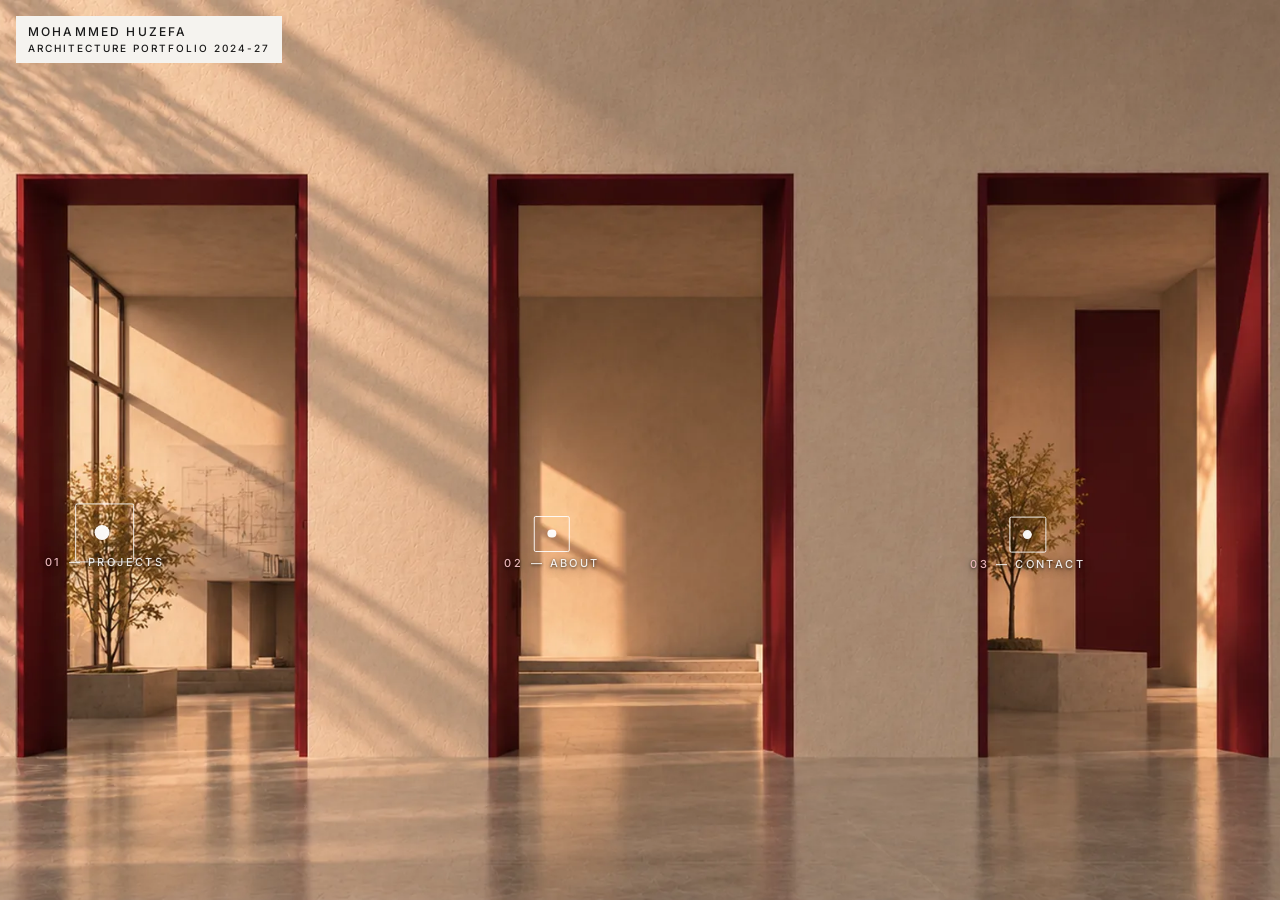
==== commit dac40e19: "remove entrance credit line" ====
--- a/index.html
+++ b/index.html
@@ -95,7 +95,7 @@
     </main>
 
     <!-- AI honesty credit: shown on every viewport, never overlapping nav -->
-    <p class="es-credit">Scene image: AI-generated, not a photograph of my work</p>
+  
 
     <!-- Approach A: Warm Radial Light Bloom Transition -->
     <div class="es-light-reveal" id="es-light-reveal" aria-hidden="true"></div>
